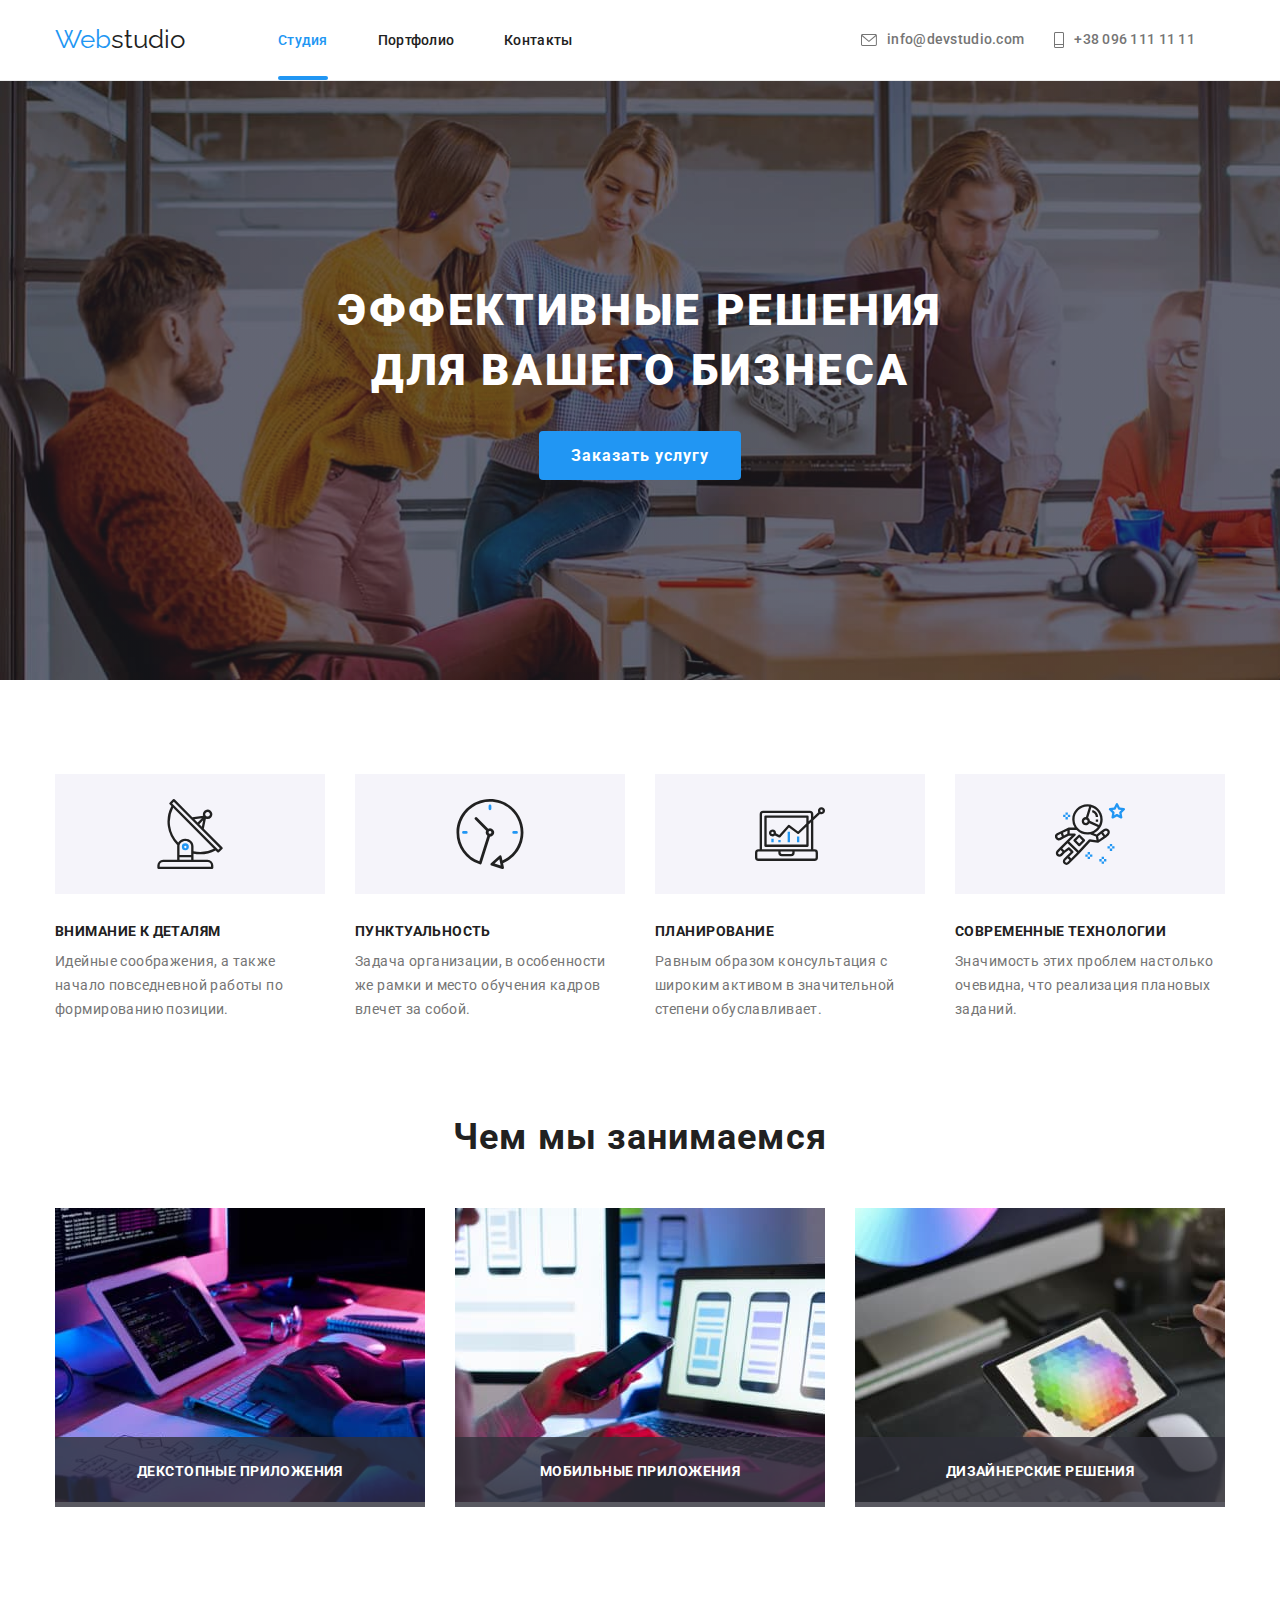
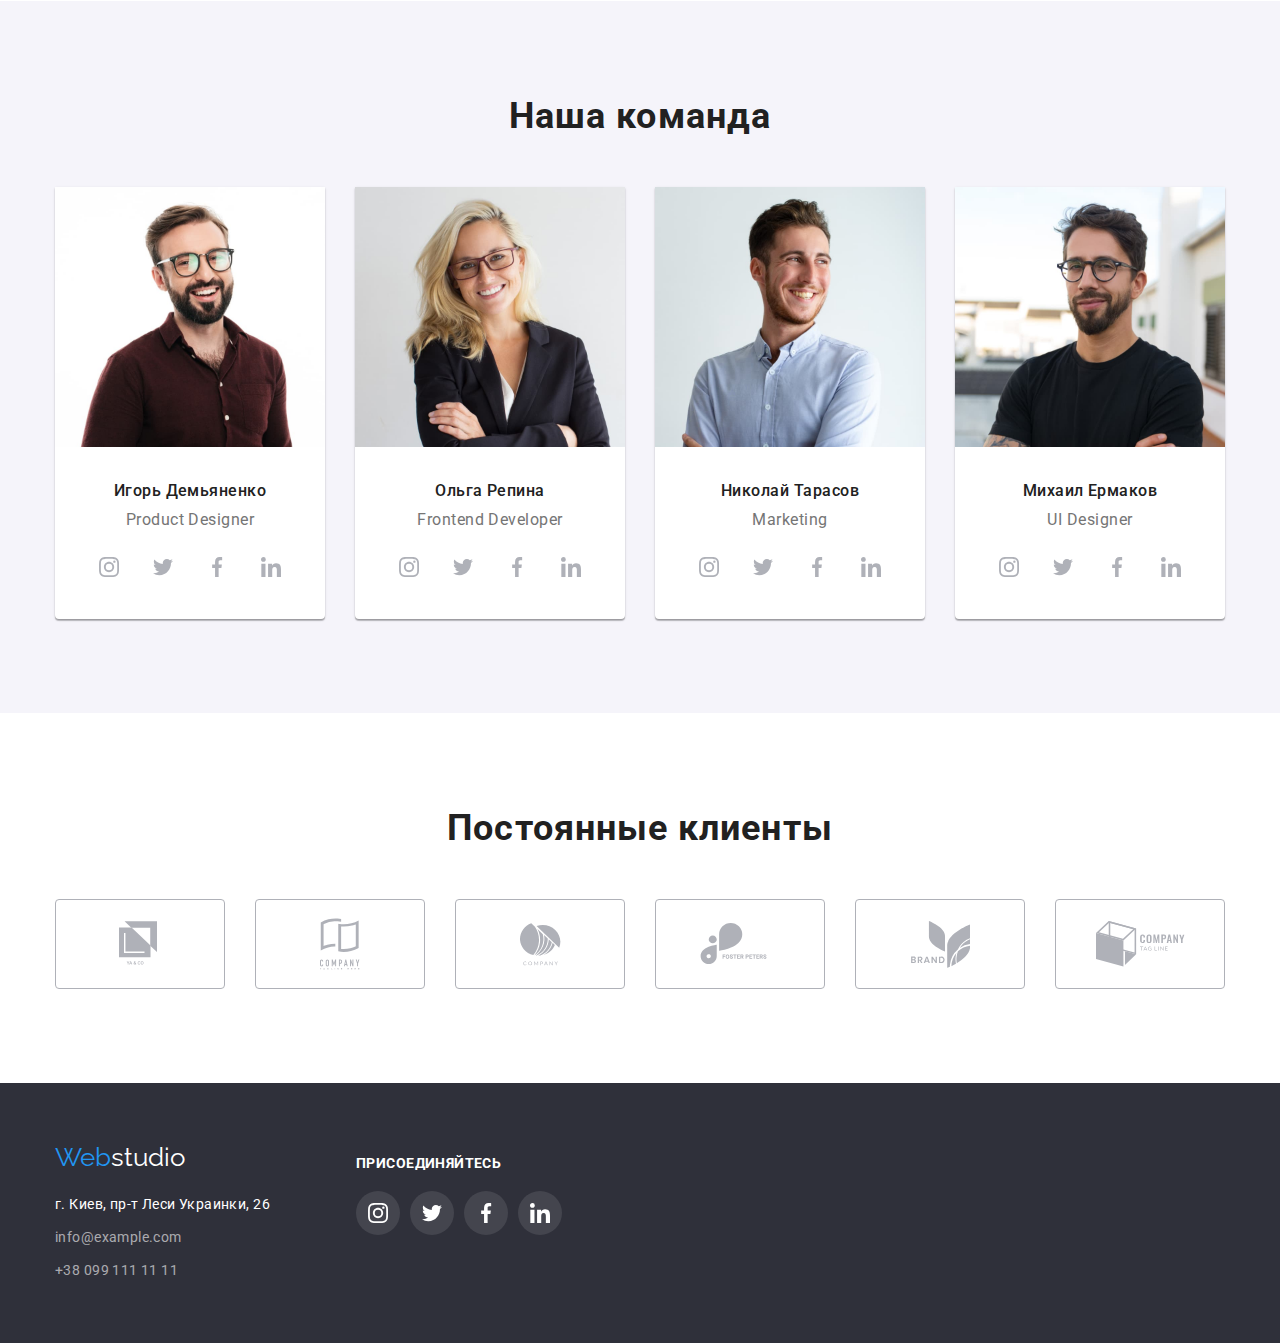
==== index.html @ a96bb488 "Изначальные файлы" ====
<!DOCTYPE html>
<html lang="ru">
  <!-- Ветка для учителя -->

  <head>
    <meta charset="UTF-8" />
    <meta name="viewport" content="width=device-width, initial-scale=1.0" />
    <title>Студия</title>
    <!-- <link
      rel="stylesheet"
      href="https://cdnjs.cloudflare.com/ajax/libs/modern-normalize/1.0.0/modern-normalize.min.css"
    /> -->
    <link rel="preconnect" href="https://fonts.gstatic.com" />
    <link
      href="https://fonts.googleapis.com/css2?family=Raleway:wght@700&family=Roboto:wght@400;500;700;900&display=swap"
      rel="stylesheet"
    />
    <link rel="stylesheet" href="./CSS/normalize.css" />
    <link rel="stylesheet" href="./CSS/style.css" />
  </head>

  <body>
    <!--Шапка сайта-->

    <header class="header">
      <div class="container flex header-center">
        <nav class="nav-flex">
          <a lang="en" href="./index.html" class="logo link"
            ><span class="web">Web</span>studio</a
          >
          <ul class="site-nav list">
            <li class="space">
              <a href="./index.html" class="link current link-push-line"
                >Студия</a
              >
            </li>
            <li class="space">
              <a href="./portfolio.html" class="link">Портфолио</a>
            </li>
            <li class="space">
              <a href="" class="link">Контакты</a>
            </li>
          </ul>
        </nav>

        <ul class="contacts list">
          <li>
            <a href="mailto:info@devstudio.com" class="link"
              ><svg class="icon-contacts" width="16" height="12">
                <use href="./images/svg/sprite.svg#icon-envelope"></use>
              </svg>
              info@devstudio.com</a
            >
          </li>
          <li>
            <a href="tel:+380961111111" class="link"
              ><svg class="icon-contacts" width="10" height="16">
                <use href="./images/svg/sprite.svg#icon-phone"></use>
              </svg>
              +38 096 111 11 11</a
            >
          </li>
        </ul>
      </div>
    </header>
    <!--Основной уникальный контент-->
    <main>
      <section class="banner">
        <div class="banner-center">
          <h1 class="tagline">Эффективные решения для вашего бизнеса</h1>
          <a href="#" class="order link" data-modal-open>Заказать услугу</a>
        </div>
      </section>

      <!--Наши преимущества-->
      <section class="container section-padding">
        <h2 hidden>Наши преимущества</h2>
        <ul class="advantages list flex">
          <li class="flex-advantages">
            <div class="advantages-div">
              <svg class="advantages-svg">
                <use
                  href="./images/svg/sprite.svg#icon-advantages-antenna"
                ></use>
              </svg>
            </div>
            <h3 class="advantages-about">Внимание к деталям</h3>
            <p class="desc">
              Идейные соображения, а также начало повседневной работы по
              формированию позиции.
            </p>
          </li>
          <li class="flex-advantages">
            <div class="advantages-div">
              <svg class="advantages-svg">
                <use href="./images/svg/sprite.svg#icon-advantages-clock"></use>
              </svg>
            </div>
            <h3 class="advantages-about">Пунктуальность</h3>
            <p class="desc">
              Задача организации, в особенности же рамки и место обучения кадров
              влечет за собой.
            </p>
          </li>
          <li class="flex-advantages">
            <div class="advantages-div">
              <svg class="advantages-svg">
                <use
                  href="./images/svg/sprite.svg#icon-advantages-diagram"
                ></use>
              </svg>
            </div>
            <h3 class="advantages-about">Планирование</h3>
            <p class="desc">
              Равным образом консультация с широким активом в значительной
              степени обуславливает.
            </p>
          </li>
          <li class="flex-advantages">
            <div class="advantages-div">
              <svg class="advantages-svg">
                <use
                  href="./images/svg/sprite.svg#icon-advantages-astronaut"
                ></use>
              </svg>
            </div>
            <h3 class="advantages-about">Современные технологии</h3>
            <p class="desc">
              Значимость этих проблем настолько очевидна, что реализация
              плановых заданий.
            </p>
          </li>
        </ul>
      </section>
      <!--Чем мы занимаемся-->
      <section class="container section-whatwedo">
        <h2 class="heading">Чем мы занимаемся</h2>
        <ul class="list flex">
          <li class="whatwedo-list">
            <a href=""
              ><img
                src="./images/keyboards.jpg"
                alt="Печатает на клавиатуре"
                width="370"
            /></a>
            <div class="whatwedo-name">Декстопные приложения</div>
          </li>
          <li class="whatwedo-list">
            <a href=""
              ><img
                src="./images/lookatthephone.jpg"
                alt="Смотрит на телефон и на экран"
                width="370"
            /></a>
            <div class="whatwedo-name">Мобильные приложения</div>
          </li>
          <li class="whatwedo-list">
            <a href=""
              ><img
                src="./images/lookatthepalette.jpg"
                alt="Смотрит на цветовую палитру"
                width="370"
            /></a>
            <div class="whatwedo-name">Дизайнерские решения</div>
          </li>
        </ul>
      </section>
      <!--Наши специалисты-->
      <section class="ourteam section-padding">
        <div class="container">
          <h2 class="heading">Наша команда</h2>
          <ul class="list flex">
            <li class="ourteam-back">
              <a href=""
                ><img
                  src="./images/our-team/igor.jpg"
                  alt="фото Игоря Демьяненко"
                  width="270"
              /></a>
              <h3 class="heading-team">Игорь Демьяненко</h3>
              <p class="desc">Product Designer</p>
              <ul class="flex list icon-ul">
                <li class="icon-list">
                  <a class="icon-social-list" href="" alt="Иконка Инстаграм">
                    <svg class="icon-social">
                      <use href="./images/svg/sprite.svg#icon-instagram"></use>
                    </svg>
                  </a>
                </li>
                <li>
                  <a class="icon-social-list" href="" alt="Иконка Твиттер">
                    <svg class="icon-social">
                      <use href="./images/svg/sprite.svg#icon-twitter"></use>
                    </svg>
                  </a>
                </li>
                <li>
                  <a class="icon-social-list" href="" alt="Иконка Фейсбук">
                    <svg class="icon-social">
                      <use href="./images/svg/sprite.svg#icon-facebook"></use>
                    </svg>
                  </a>
                </li>
                <li>
                  <a class="icon-social-list" href="" alt="Иконка Линкедин">
                    <svg class="icon-social">
                      <use href="./images/svg/sprite.svg#icon-linkedin"></use>
                    </svg>
                  </a>
                </li>
              </ul>
            </li>
            <li class="ourteam-back">
              <a href=""
                ><img
                  src="./images/our-team/olga.jpg"
                  alt="фото Ольги Репиной"
                  width="270"
              /></a>
              <h3 class="heading-team">Ольга Репина</h3>
              <p class="desc">Frontend Developer</p>
              <ul class="flex list icon-ul">
                <li class="icon-list">
                  <a class="icon-social-list" href="" alt="Иконка Инстаграм">
                    <svg class="icon-social">
                      <use href="./images/svg/sprite.svg#icon-instagram"></use>
                    </svg>
                  </a>
                </li>
                <li>
                  <a class="icon-social-list" href="" alt="Иконка Твиттер">
                    <svg class="icon-social">
                      <use href="./images/svg/sprite.svg#icon-twitter"></use>
                    </svg>
                  </a>
                </li>
                <li>
                  <a class="icon-social-list" href="" alt="Иконка Фейсбук">
                    <svg class="icon-social">
                      <use href="./images/svg/sprite.svg#icon-facebook"></use>
                    </svg>
                  </a>
                </li>
                <li>
                  <a class="icon-social-list" href="" alt="Иконка Линкедин">
                    <svg class="icon-social">
                      <use href="./images/svg/sprite.svg#icon-linkedin"></use>
                    </svg>
                  </a>
                </li>
              </ul>
            </li>
            <li class="ourteam-back">
              <a href=""
                ><img
                  src="./images/our-team/nikolay.jpg"
                  alt="фото Николая Тарасова"
                  width="270"
              /></a>
              <h3 class="heading-team">Николай Тарасов</h3>
              <p class="desc">Marketing</p>
              <ul class="flex list icon-ul">
                <li>
                  <a class="icon-social-list" href="" alt="Иконка Инстаграм">
                    <svg class="icon-social">
                      <use href="./images/svg/sprite.svg#icon-instagram"></use>
                    </svg>
                  </a>
                </li>
                <li>
                  <a class="icon-social-list" href="" alt="Иконка Твиттер">
                    <svg class="icon-social">
                      <use href="./images/svg/sprite.svg#icon-twitter"></use>
                    </svg>
                  </a>
                </li>
                <li>
                  <a class="icon-social-list" href="" alt="Иконка Фейсбук">
                    <svg class="icon-social">
                      <use href="./images/svg/sprite.svg#icon-facebook"></use>
                    </svg>
                  </a>
                </li>
                <li>
                  <a class="icon-social-list" href="" alt="Иконка Линкедин">
                    <svg class="icon-social">
                      <use href="./images/svg/sprite.svg#icon-linkedin"></use>
                    </svg>
                  </a>
                </li>
              </ul>
            </li>
            <li class="ourteam-back">
              <a href=""
                ><img
                  src="./images/our-team/mickael.jpg"
                  alt="фото Михаила Ермакова"
                  width="270"
              /></a>
              <h3 class="heading-team">Михаил Ермаков</h3>
              <p class="desc">UI Designer</p>
              <ul class="flex list icon-ul">
                <li class="icon-list">
                  <a class="icon-social-list" href="" alt="Иконка Инстаграм">
                    <svg class="icon-social">
                      <use href="./images/svg/sprite.svg#icon-instagram"></use>
                    </svg>
                  </a>
                </li>
                <li>
                  <a class="icon-social-list" href="" alt="Иконка Твиттер">
                    <svg class="icon-social">
                      <use href="./images/svg/sprite.svg#icon-twitter"></use>
                    </svg>
                  </a>
                </li>
                <li>
                  <a class="icon-social-list" href="" alt="Иконка Фейсбук">
                    <svg class="icon-social">
                      <use href="./images/svg/sprite.svg#icon-facebook"></use>
                    </svg>
                  </a>
                </li>
                <li>
                  <a class="icon-social-list" href="" alt="Иконка Линкедин">
                    <svg class="icon-social">
                      <use href="./images/svg/sprite.svg#icon-linkedin"></use>
                    </svg>
                  </a>
                </li>
              </ul>
            </li>
          </ul>
        </div>
      </section>
      <!-- Постоянные клиенты -->
      <section class="section-padding">
        <div class="container">
          <h2 class="heading">Постоянные клиенты</h2>
          <ul class="list flex">
            <li>
              <a class="logo-container" href="">
                <svg class="icon-logo" width="42px" height="49px">
                  <use href="./images/svg/sprite.svg#icon-logo-one"></use>
                </svg>
              </a>
            </li>
            <li>
              <a class="logo-container" href="">
                <svg class="icon-logo" width="40px" height="52px">
                  <use href="./images/svg/sprite.svg#icon-logo-two"></use>
                </svg>
              </a>
            </li>

            <li>
              <a class="logo-container" href="">
                <svg class="icon-logo" width="41px" height="43px">
                  <use href="./images/svg/sprite.svg#icon-logo-three"></use>
                </svg>
              </a>
            </li>
            <li>
              <a class="logo-container" href="">
                <svg class="icon-logo" width="80px" height="42px">
                  <use href="./images/svg/sprite.svg#icon-logo-four"></use>
                </svg>
              </a>
            </li>
            <li>
              <a class="logo-container" href="">
                <svg class="icon-logo" width="59px" height="47px">
                  <use href="./images/svg/sprite.svg#icon-logo-five"></use>
                </svg>
              </a>
            </li>
            <li>
              <a class="logo-container" href="">
                <svg class="icon-logo" width="89px" height="46px">
                  <use href="./images/svg/sprite.svg#icon-logo-six"></use>
                </svg>
              </a>
            </li>
          </ul>
        </div>
      </section>
    </main>
    <footer class="footer">
      <div class="container footer-flex">
        <div>
          <a lang="en" href="./index.html" class="logo link"
            ><span class="web">Web</span>studio</a
          >
          <address class="address">
            г. Киев, пр-т Леси Украинки, 26
            <a href="mailto:info@example.com" class="link">info@example.com</a>
            <a href="tel:+380991111111" class="link">+38 099 111 11 11</a>
          </address>
        </div>
        <div class="footer-margin">
          <p class="footer-p">присоединяйтесь</p>
          <ul class="flex list">
            <li class="footer-space-icon">
              <a class="icon-footer-list" href="" alt="Иконка Инстаграм">
                <svg class="icon-social">
                  <use href="./images/svg/sprite.svg#icon-instagram"></use>
                </svg>
              </a>
            </li>
            <li class="footer-space-icon">
              <a class="icon-footer-list" href="" alt="Иконка Твиттер">
                <svg class="icon-social">
                  <use href="./images/svg/sprite.svg#icon-twitter"></use>
                </svg>
              </a>
            </li>
            <li class="footer-space-icon">
              <a class="icon-footer-list" href="" alt="Иконка Фейсбук">
                <svg class="icon-social">
                  <use href="./images/svg/sprite.svg#icon-facebook"></use>
                </svg>
              </a>
            </li>
            <li class="footer-space-icon">
              <a class="icon-footer-list" href="" alt="Иконка Линкедин">
                <svg class="icon-social">
                  <use href="./images/svg/sprite.svg#icon-linkedin"></use>
                </svg>
              </a>
            </li>
          </ul>
        </div>
      </div>
    </footer>
    <div class="backdrop is-hidden" data-modal>
      <div class="modal">
        <button class="modal-close-button" data-modal-close>
          <img src="./images/close.png" alt="X" class="png-close-button" />
        </button>
      </div>
    </div>
    <script src="./js/modal.js"></script>
  </body>
</html>
---- CSS/style.css ----
/* цвет текста
черный основной #212121
белый #FFFFFF
бледносерый добавочный #757575 
акцентный голубой для текста и оформления #2196F3 
цвета баннера и футера #2F303A
для кнопок и секции светло серый #F5F4FA */
/* нормалайз не дает нужного эффеккта по этому использую это html {
  box-sizing: border-box;
}
*,
*::before,
*::after {
  box-sizing: inherit;
} */

/* About all document */
html {
  box-sizing: border-box;
}
* {
  box-sizing: inherit;
  padding-inline-start: 0px;
}

:root {
  --accent-color: #2196f3;
  --main-color: #212121;
  --second-color: #757575;
  --clean-color: #ffffff;
  --dark-background: #2f303a;
  --light-background: #f5f4fa;
  --border-header: #ececec;
  --border-gallery: #eeeeee;
  --footer-link: rgba(255, 255, 255, 0.6);
  --drop-shadow: drop-shadow(0px 4px 4px rgba(0, 0, 0, 0.25));
  --icon-gray: #afb1b8;
  --ourteam-shadow: 0px 1px 3px rgba(0, 0, 0, 0.12),
    0px 1px 1px rgba(0, 0, 0, 0.14), 0px 2px 1px rgba(0, 0, 0, 0.2);
  --footer-icons: rgba(255, 255, 255, 0.1);
  --modal-shadow: 0px 1px 3px rgba(0, 0, 0, 0.12),
    0px 1px 1px rgba(0, 0, 0, 0.14), 0px 2px 1px rgba(0, 0, 0, 0.2);
  --modal-back: rgba(0, 0, 0, 0.2);
  --whatwedo-overlay: rgba(47, 48, 58, 0.8);
  --gallery-overlay: rgba(33, 150, 243, 0.9);

  --timing-function: cubic-bezier(0.4, 0, 0.2, 1);
  --time-duration: 250ms;
}

body {
  background-color: var(--clean-color);
  color: var(--main-color);
  font-family: 'Roboto', sans-serif;
  font-style: normal;
  font-weight: normal;
}

/* ширина общего контента */
.container {
  margin-left: auto;
  margin-right: auto;
  width: 1200px;
  padding-left: 15px;
  padding-right: 15px;
}
.flex {
  display: flex;
  justify-content: space-between;
}

.wrap {
  flex-wrap: wrap;
}
.web {
  color: var(--accent-color);
}

.list {
  list-style: none;
  margin: 0px;
}

/* Header */
.header {
  padding: 25px 0px;
  border-bottom: 1px solid var(--border-header);
}

.header-center {
  align-items: center;
}

.logo {
  color: var(--main-color);
  font-family: 'Raleway', sans-serif;
  font-size: 26px;
}

.contacts .link,
.contacts .link:visited {
  color: var(--second-color);
  font-weight: 500;
  font-size: 14px;
  line-height: 1.14;
  letter-spacing: 0.02em;
  margin-right: 30px;
  display: flex;
  align-items: center;
  /* 
  transition-property: color;
  transition-duration: 250ms;
  transition-timing-function: var(--timing-function); */
  transition: color var(--time-duration) var(--timing-function);
}
.contacts:last-child {
  margin-right: 0;
}
.icon-contacts {
  margin-right: 10px;
}

.space:not(:last-child) {
  margin-right: 50px;
}

.contacts {
  display: flex;
}

.nav-flex {
  display: flex;
  align-items: center;
}

.site-nav {
  margin-left: 93px;
  display: flex;
}

.site-nav .link,
.site-nav .link:visited {
  color: var(--main-color);
  font-weight: 500;
  font-size: 14px;
  line-height: 1.14;
  letter-spacing: 0.02em;

  /* transition-property: color;
  transition-duration: 250ms;
  transition-timing-function: var(--timing-function); */
  transition: color var(--time-duration) var(--timing-function);
}

.site-nav .link:hover,
.site-nav .link:focus,
.contacts .link:hover,
.contacts .link:focus {
  color: var(--accent-color);
}

.site-nav .link.current {
  color: var(--accent-color);
}

/* link hover line */
.link-push-line {
  position: relative;
}

.link-push-line::before {
  content: '';
  position: absolute;
  bottom: -32px;
  width: 100%;
  height: 4px;
  background-color: var(--accent-color);
  border-radius: 2px;
}

/* section banner */
.tagline {
  font-weight: 900;
  font-size: 44px;
  line-height: 1.36;
  text-align: center;
  letter-spacing: 0.06em;
  text-transform: uppercase;
  color: var(--clean-color);
  width: 696px;
  margin: 0 auto;
}

.banner-center {
  text-align: center;
}

.banner {
  padding: 200px 0px;
  background-color: var(--dark-background);
  background-image: linear-gradient(
      to top,
      rgba(47, 48, 58, 0.4),
      rgba(47, 48, 58, 0.4)
    ),
    url(../images/bg-our-office.jpg);
  background-size: cover;
}

.order {
  color: var(--clean-color);
  background-color: var(--accent-color);
  font-weight: bold;
  font-size: 16px;
  line-height: 1.87;
  text-align: center;
  letter-spacing: 0.06em;
  display: inline-block;
  border-radius: 4px;
  padding: 10px 32px;
  margin-top: 30px;
  box-shadow: var(--drop-shadow);
}

/* most sections */
.section-padding {
  padding: 94px 15px;
}

/* section our advantages */
.advantages .advantages-about {
  font-weight: bold;
  font-size: 14px;
  line-height: 1.14;
  letter-spacing: 0.03em;
  text-transform: uppercase;
  margin: 0px 0px 10px 0px;
}

.advantages .desc {
  font-size: 14px;
  line-height: 1.71;
  letter-spacing: 0.03em;
  margin: 0px;
}

.flex-advantages {
  width: 270px;
}

.advantages-div {
  display: flex;
  background-color: var(--light-background);
  height: 120px;
  margin-bottom: 30px;
  align-items: center;
  justify-content: center;
}
.advantages-svg {
  width: 70px;
  height: 70px;
}
/* section what we do */
.section-whatwedo {
  padding-bottom: 94px;
}
.whatwedo-list {
  position: relative;
}
.whatwedo-name {
  position: absolute;
  bottom: 0;
  width: 100%;

  font-weight: bold;
  font-size: 14px;
  line-height: 1.14;
  letter-spacing: 0.03em;

  text-align: center;
  text-transform: uppercase;
  color: var(--clean-color);
  background: var(--whatwedo-overlay);
  padding-top: 27px;
  padding-bottom: 27px;
}
/* section our team */
.ourteam {
  background-color: var(--light-background);
}

.ourteam .heading-team {
  font-weight: 500;
  font-size: 16px;
  line-height: 1.19;
  text-align: center;
  letter-spacing: 0.03em;
  margin: 30px 0px 10px 0px;
}

.ourteam .desc {
  font-size: 16px;
  line-height: 1.19;
  text-align: center;
  letter-spacing: 0.03em;
  margin: 0px 0px 16px 0px;
}

.ourteam-back,
.ourteam-back:visited {
  background-color: var(--clean-color);
  width: 270px;
  /* в макете стоит три тени - это немного странно - они действуют одновременно?зачем так? */
  box-shadow: var(--ourteam-shadow);
  border-radius: 0px 0px 4px 4px;
  cursor: pointer;

  /* transition-property: filter;
  transition-duration: 250ms;
  transition-timing-function: var(--timing-function); */
  transition: filter var(--time-duration) var(--timing-function);
}

.ourteam-back:hover,
.ourteam-back:focus {
  filter: var(--drop-shadow);
}

.icon-ul {
  padding: 0 32px 30px 32px;
}

.icon-social-list,
.icon-social-list:visited {
  width: 44px;
  height: 44px;
  display: flex;
  justify-content: center;
  align-items: center;
  fill: var(--icon-gray);
  border-radius: 50%;

  /* transition-property: background-color, fill;
  transition-duration: 250ms;
  transition-timing-function: var(--timing-function); */
  transition: background-color var(--time-duration) var(--timing-function),
    fill var(--time-duration) var(--timing-function);
}
.icon-social-list:hover,
.icon-social-list:focus {
  border-radius: 50%;
  background-color: var(--accent-color);
  fill: var(--clean-color);
}
.icon-social {
  width: 20px;
  height: 20px;
}
/* other */
.heading {
  font-weight: bold;
  font-size: 36px;
  line-height: 1.17;
  text-align: center;
  letter-spacing: 0.03em;
  margin: 0px 0px 50px 0px;
}

.desc {
  color: var(--second-color);
}

.link {
  text-decoration: none;
}

/* section gallery */
.gallery {
  padding-bottom: 64px;
}
.flex-gallery {
  display: flex;
}
.gallery .heading-gallery {
  font-weight: bold;
  font-size: 18px;
  line-height: 2;
  letter-spacing: 0.06em;
  padding: 20px 24px 4px 24px;
  margin: 0px;
}

.gallery .desc {
  font-size: 16px;
  line-height: 1.88;
  letter-spacing: 0.03em;
  padding: 0px 24px;
  padding-bottom: 20px;
  margin: 0px;
}

.gallery-back,
.gallery-back:visited {
  width: 370px;
  margin-bottom: 30px;
  margin-right: 30px;
  cursor: pointer;

  /* transition-property: background-color, filter;
  transition-duration: 250ms;
  transition-timing-function: var(--timing-function); */
  transition: background-color var(--time-duration) var(--timing-function),
    filter var(--time-duration) var(--timing-function);
}

.gallery-back:hover,
.gallery-back:focus {
  background-color: var(--clean-color);
  filter: var(--drop-shadow);
}
.gallery-back:nth-child(3n) {
  margin-right: 0px;
}
.bordering {
  border-bottom: 1px solid var(--border-gallery);
  border-right: 1px solid var(--border-gallery);
  border-left: 1px solid var(--border-gallery);
}
.img-gallery {
  display: block;
}
/* gallery overlay */
.main-img-gallery {
  position: relative;
  overflow: hidden;
}
/* .overlay-gallery {
  position: absolute;
  top: 0;
  left: 0;

  width: 100%;
  height: 100%;
  padding: 63px 24px;

  font-size: 18px;
  line-height: 1.56;
  letter-spacing: 0.03em;
  color: var(--clean-color);
  background-color: var(--gallery-overlay);

  transform: translateY(100%);
  transition: transform var(--time-duration) var(--timing-function);
}
.main-img-gallery:hover .overlay-gallery {
  transform: translateY(0px);
} */
.overlay-gallery {
  position: absolute;
  width: 100%;
  height: 100%;
  padding: 63px 24px;
  bottom: -100%;
  /* зачем использовать боттом, если и без него так же работает? в чем его функция? */
  font-size: 18px;
  line-height: 1.56;
  letter-spacing: 0.03em;
  color: var(--clean-color);
  background-color: var(--gallery-overlay);

  transition: transform var(--time-duration) var(--timing-function);
}
.main-img-gallery:hover .overlay-gallery {
  transform: translateY(-100%);
}
/* buttons */
.button {
  color: var(--main-color);
  background-color: var(--light-background);
  font-weight: 500;
  font-size: 16px;
  line-height: 1.62;
  text-align: center;
  letter-spacing: 0.03em;

  display: inline-block;
  padding: 6px 22px;
  border-radius: 4px;
  border: none;
  margin-bottom: 50px;
  cursor: pointer;
  outline: none;

  /* transition-property: color, background-color, filter;
  transition-duration: 250ms;
  transition-timing-function: var(--timing-function); */
  transition: color var(--time-duration) var(--timing-function),
    background-color var(--time-duration) var(--timing-function),
    filter var(--time-duration) var(--timing-function);
}

.button:hover,
.button:focus {
  color: var(--clean-color);
  background-color: var(--accent-color);
  filter: var(--drop-shadow);
}

.flex-button {
  display: flex;
  justify-content: center;
}

.space-button:not(:last-child) {
  margin-right: 8px;
}
/* section our clients */
.logo-container,
.logo-container:visited {
  display: flex;
  align-items: center;
  justify-content: center;
  width: 170px;
  height: 90px;
  border: 1px solid var(--icon-gray);
  border-radius: 4px;
  fill: var(--icon-gray);

  /* transition-property: fill, border-color;
  transition-duration: 250ms;
  transition-timing-function: var(--timing-function); */
  transition: fill var(--time-duration) var(--timing-function),
    border-color var(--time-duration) var(--timing-function);
}
.logo-container:hover,
.logo-container:focus {
  fill: var(--accent-color);
  border-color: var(--accent-color);
}
/* footer */
.footer {
  background-color: var(--dark-background);
  padding: 60px 0px;
}

.footer .link {
  color: var(--clean-color);
}

.address {
  color: var(--clean-color);
  font-style: normal;
  font-weight: normal;
  font-size: 14px;
  line-height: 1.71;
  letter-spacing: 0.03em;
  width: 231px;
  margin-top: 20px;
}

.address .link,
.address .link:visited {
  color: var(--footer-link);
  display: inline-block;
  margin-top: 9px;
}
.icon-footer-list,
.icon-footer-list:visited {
  width: 44px;
  height: 44px;
  display: flex;
  justify-content: center;
  align-items: center;
  fill: var(--clean-color);
  background-color: var(--footer-icons);
  border-radius: 50%;

  /* transition-property: background-color;
  transition-duration: 250ms;
  transition-timing-function: var(--timing-function); */
  transition: background-color var(--time-duration) var(--timing-function);
}
.icon-footer-list:hover,
.icon-footer-list:focus {
  background-color: var(--accent-color);
}
.footer-p {
  font-family: Roboto, sans-serif;
  font-style: normal;
  font-weight: bold;
  font-size: 14px;
  line-height: 16px;
  letter-spacing: 0.03em;
  text-transform: uppercase;
  color: var(--clean-color);
  margin-bottom: 20px;
  margin-top: 12px;
}

.footer-space-icon {
  margin-right: 10px;
}

.footer-space-icon:last-child {
  margin-right: 0;
}
.footer-flex {
  display: flex;
}
.footer-margin {
  margin-left: 70px;
}
/* Modal window */
.backdrop {
  position: fixed;
  top: 0;
  left: 0;

  width: 100%;
  height: 100%;

  background-color: var(--modal-back);

  opacity: 1;
  transition: opacity var(--time-duration) var(--timing-function);
}
.backdrop.is-hidden {
  opacity: 0;
  pointer-events: none;
  visibility: hidden;
}
.backdrop.is-hidden .modal {
  transform: translate(-50%, -100%) scale(0.7);
}
.modal {
  position: absolute;
  top: 50%;
  left: 50%;

  transform: translate(-50%, -50%) scale(1);
  transition: transform 250ms var(--timing-function);

  width: 528px;
  height: 581px;

  background-color: var(--clean-color);
  border-radius: 4px;
  box-shadow: var(--modal-shadow);
}
.modal-close-button {
  position: absolute;
  top: 8px;
  right: 8px;

  border: none;
  background-color: transparent;
  box-shadow: none;
  padding: 0;
  outline: none;
}
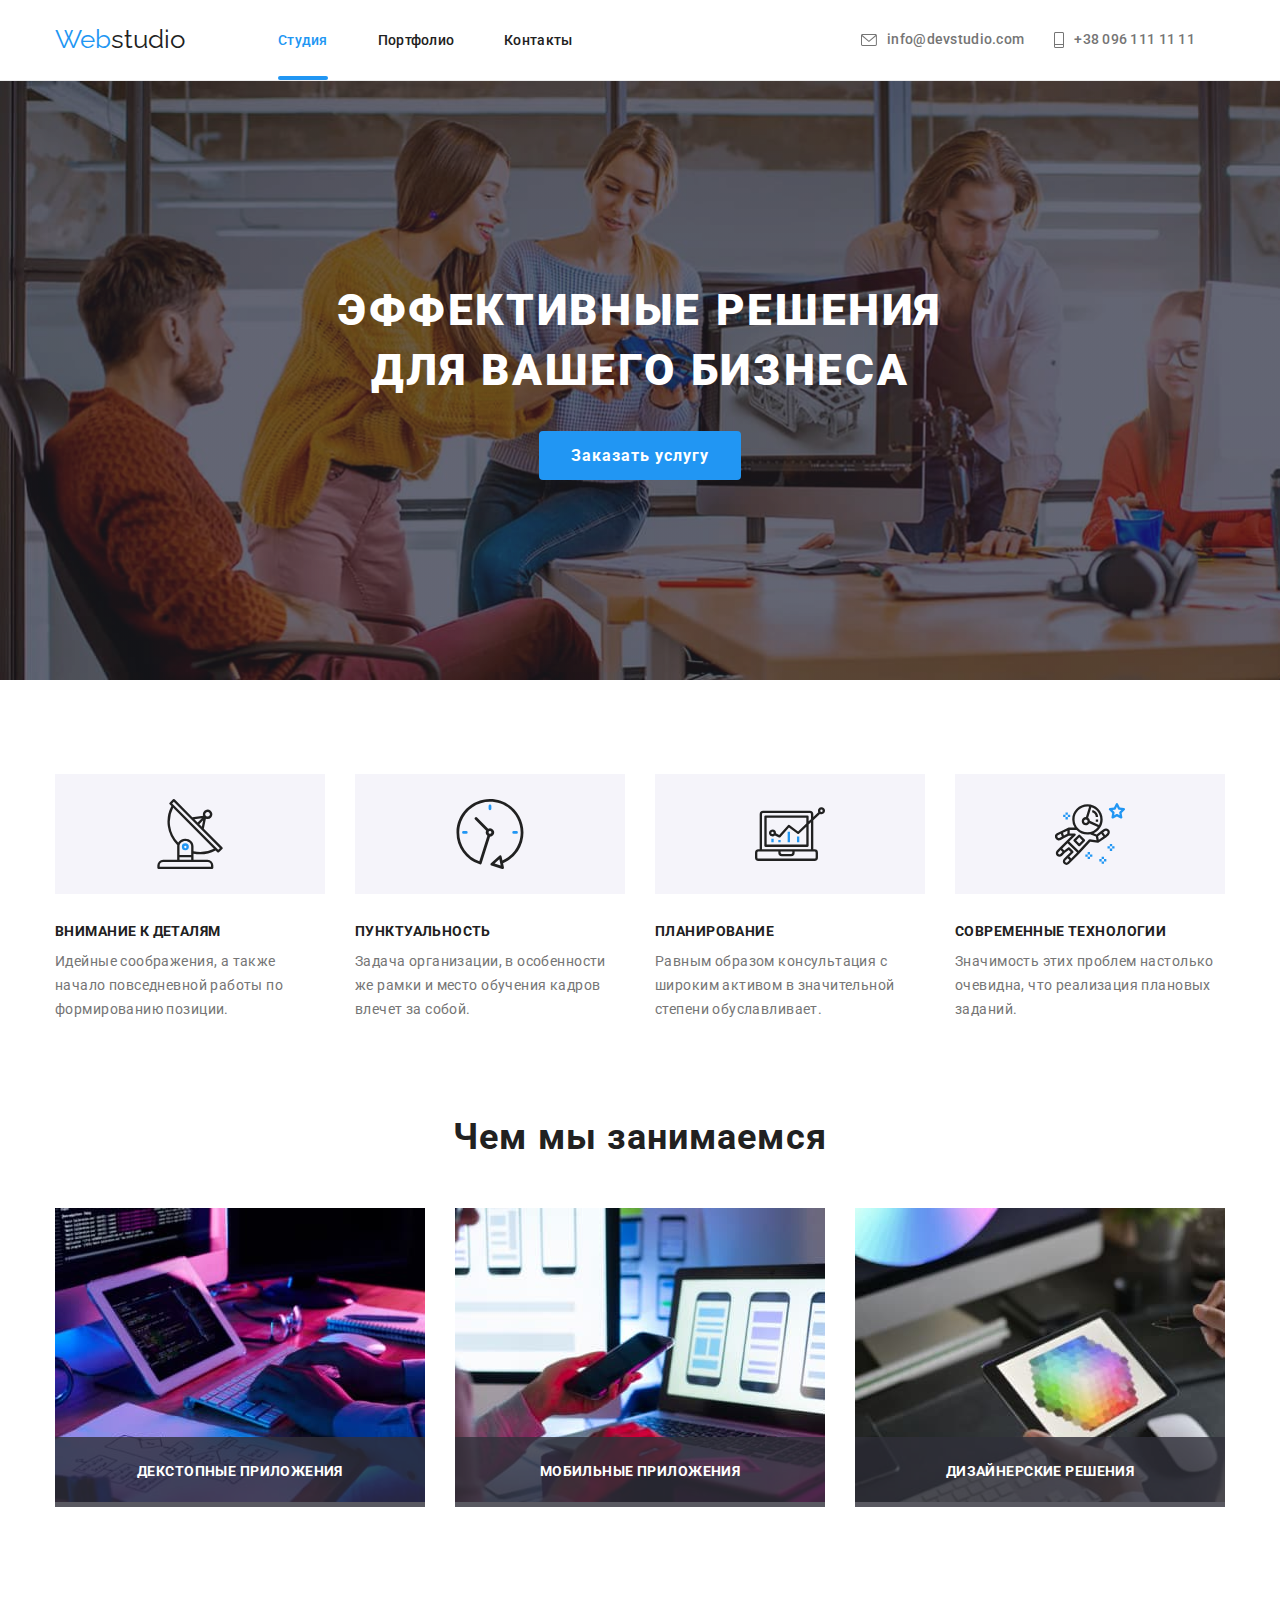
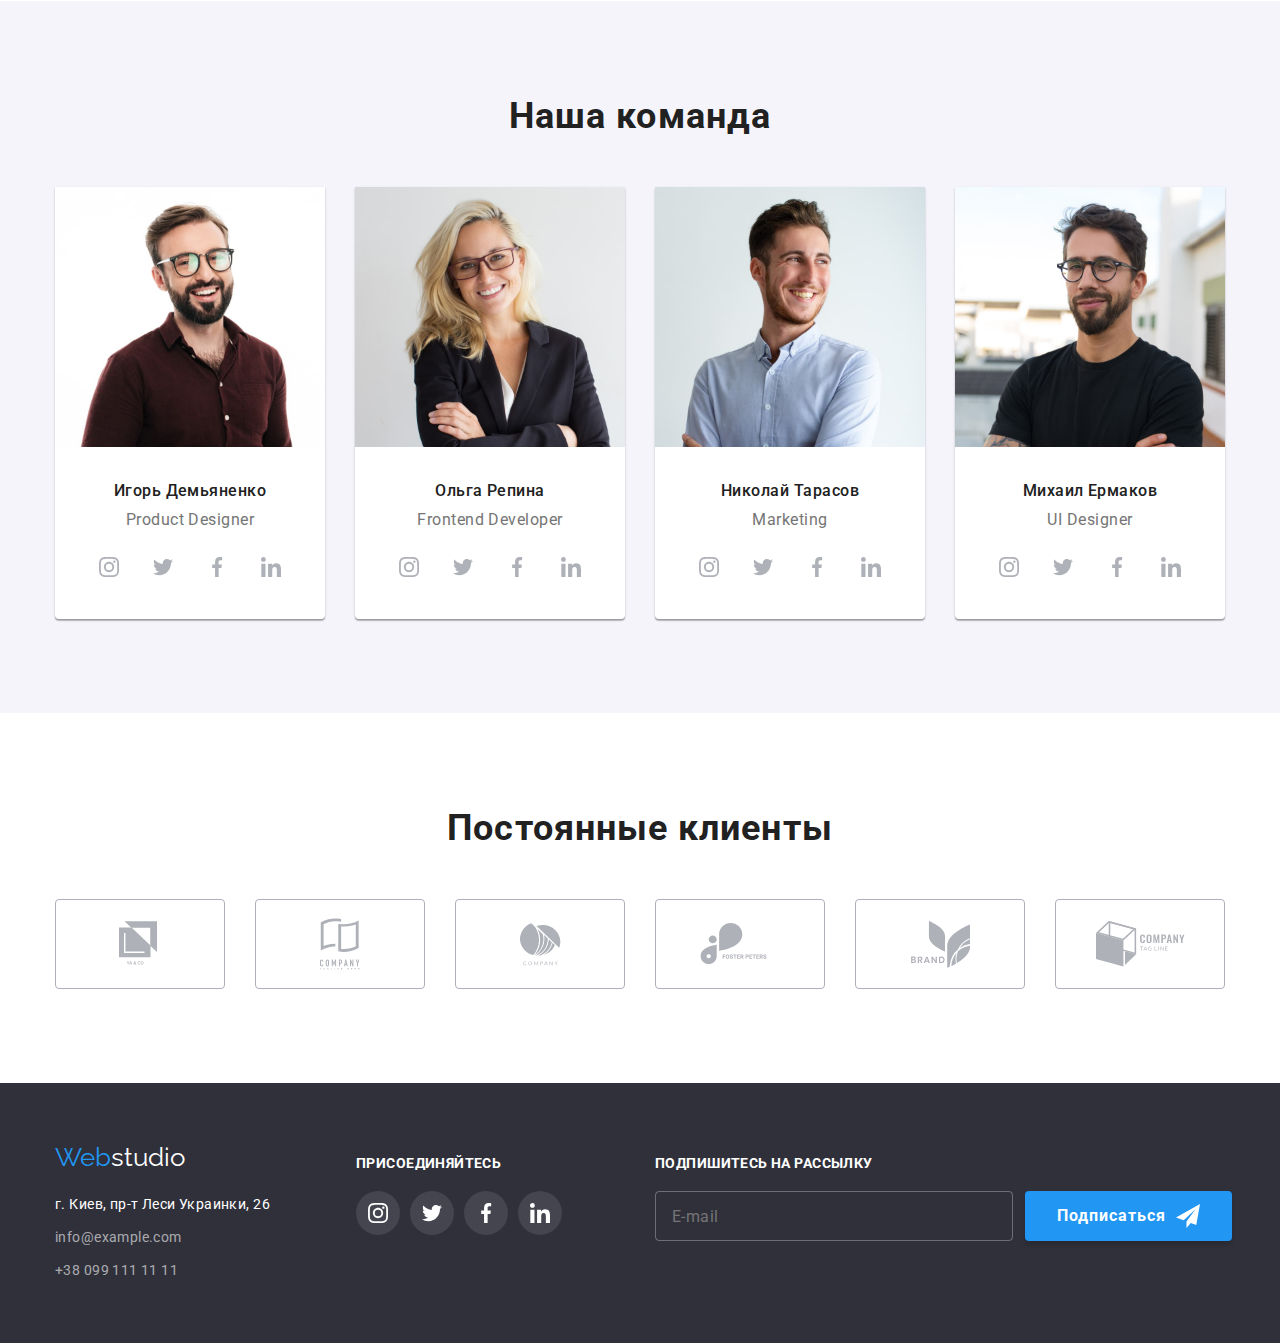
==== commit 34cdfba4: "Cделала форму в футере" ====
--- a/index.html
+++ b/index.html
@@ -430,13 +430,60 @@
             </li>
           </ul>
         </div>
+        <!-- Форма в футере -->
+        <div class="footer-form-wrapper">
+          <p class="footer-p">Подпишитесь на рассылку</p>
+          <form class="footer-form">
+            <input
+              class="footer-input"
+              type="email"
+              name="mail"
+              placeholder="E-mail"
+              id="mail-footer"
+            />
+            <button class="footer-form-button" type="submit">
+              <span>Подписаться</span>
+              <svg class="icon-footer-send-form">
+                <use
+                  href="./images/svg/sprite.svg#icon-footer-send-button"
+                ></use>
+              </svg>
+            </button>
+          </form>
+        </div>
       </div>
     </footer>
+    <!-- Модалка -->
     <div class="backdrop is-hidden" data-modal>
       <div class="modal">
         <button class="modal-close-button" data-modal-close>
           <img src="./images/close.png" alt="X" class="png-close-button" />
         </button>
+        <!-- Форма в модалке -->
+        <form class="modal-form">
+          <h4>Оставьте свои данные, мы вам перезвоним</h4>
+          <label for="name">Имя</label>
+          <input type="text" name="name" id="name" pattern="[а-я А-Я]{2,}" />
+
+          <label for="phone">Телефон</label>
+          <input type="tel" name="tel" id="phone" />
+
+          <label for="mail">Почта</label>
+          <input type="email" name="mail" id="mail" />
+
+          <label for="comment">Комментарий</label>
+          <textarea
+            class="textarea-modal"
+            name="comment"
+            id="comment"
+            placeholder="Введите текст"
+          ></textarea>
+
+          <input type="checkbox" name="checkbox" id="policy" />
+          <label for="policy">Соглашаюсь с рассылкой и принимаю</label>
+          <a href="#">Условия договора</a>
+          <button type="submit">Отправить</button>
+        </form>
       </div>
     </div>
     <script src="./js/modal.js"></script>
--- a/CSS/style.css
+++ b/CSS/style.css
@@ -46,6 +46,8 @@
 
   --timing-function: cubic-bezier(0.4, 0, 0.2, 1);
   --time-duration: 250ms;
+  --footer-shadow-button: 0px 4px 4px rgba(0, 0, 0, 0.15);
+  --footer-border-input: rgba(255, 255, 255, 0.3);
 }
 
 body {
@@ -610,6 +612,51 @@
 .footer-margin {
   margin-left: 70px;
 }
+/* Footer form */
+.footer-form-wrapper {
+  margin-left: 93px;
+}
+.footer-form {
+  display: flex;
+}
+.footer-input {
+  border: 1px solid var(--footer-border-input);
+  border-radius: 4px;
+  height: 50px;
+  width: 358px;
+  margin-right: 12px;
+  outline: none;
+  background-color: transparent;
+  padding: 15px 16px;
+  font-family: Roboto;
+  font-size: 16px;
+  line-height: 1.25;
+  letter-spacing: 0.03em;
+  color: rgba(255, 255, 255, 0.6);
+}
+.footer-form-button {
+  color: var(--clean-color);
+  background-color: var(--accent-color);
+  font-family: Roboto;
+  font-weight: bold;
+  font-size: 16px;
+  line-height: 1.87;
+  text-align: center;
+  letter-spacing: 0.06em;
+  display: flex;
+  border: none;
+  border-radius: 4px;
+  outline: none;
+  padding: 10px 32px;
+  box-shadow: var(--footer-shadow-button);
+  cursor: pointer;
+  align-items: center;
+}
+.icon-footer-send-form {
+  width: 24px;
+  height: 24px;
+  margin-left: 10px;
+}
 /* Modal window */
 .backdrop {
   position: fixed;
@@ -658,3 +705,10 @@
   padding: 0;
   outline: none;
 }
+/* form */
+.modal-form {
+  padding: 40px;
+}
+.textarea-modal {
+  resize: none;
+}
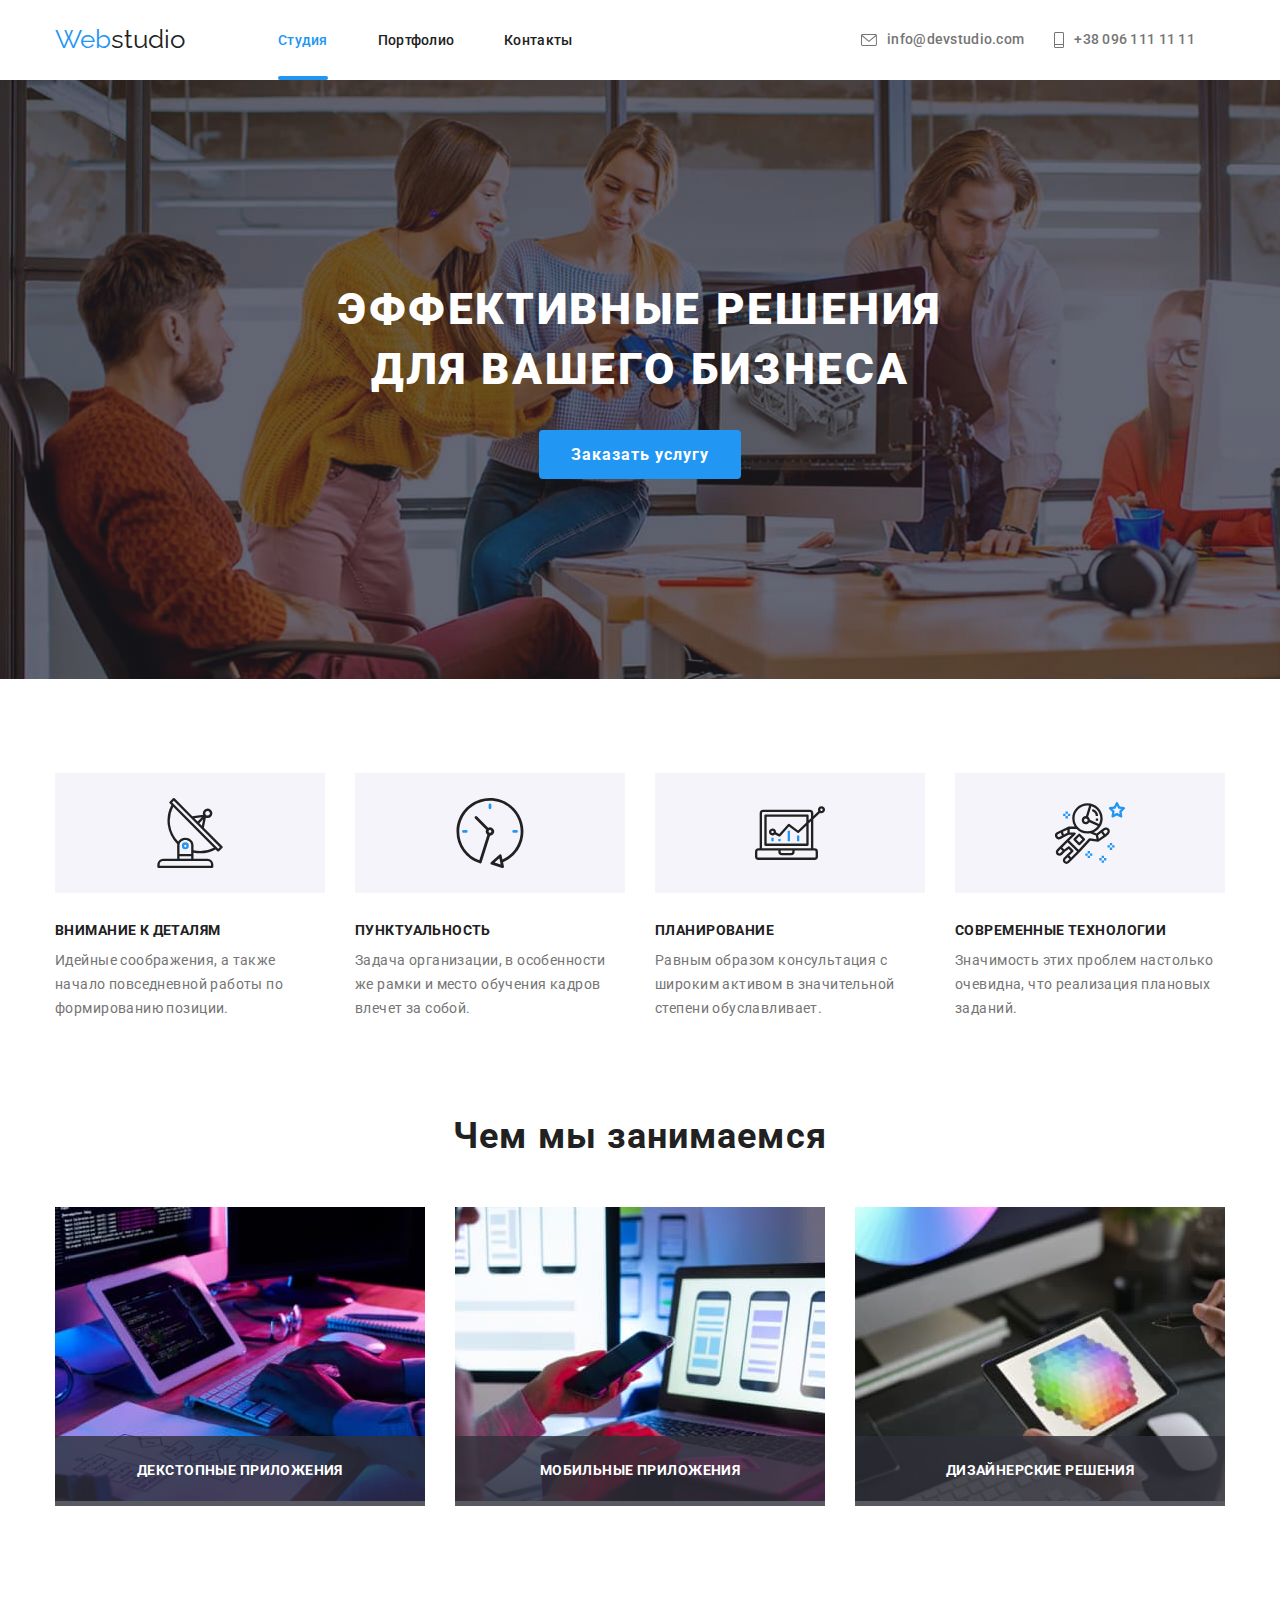
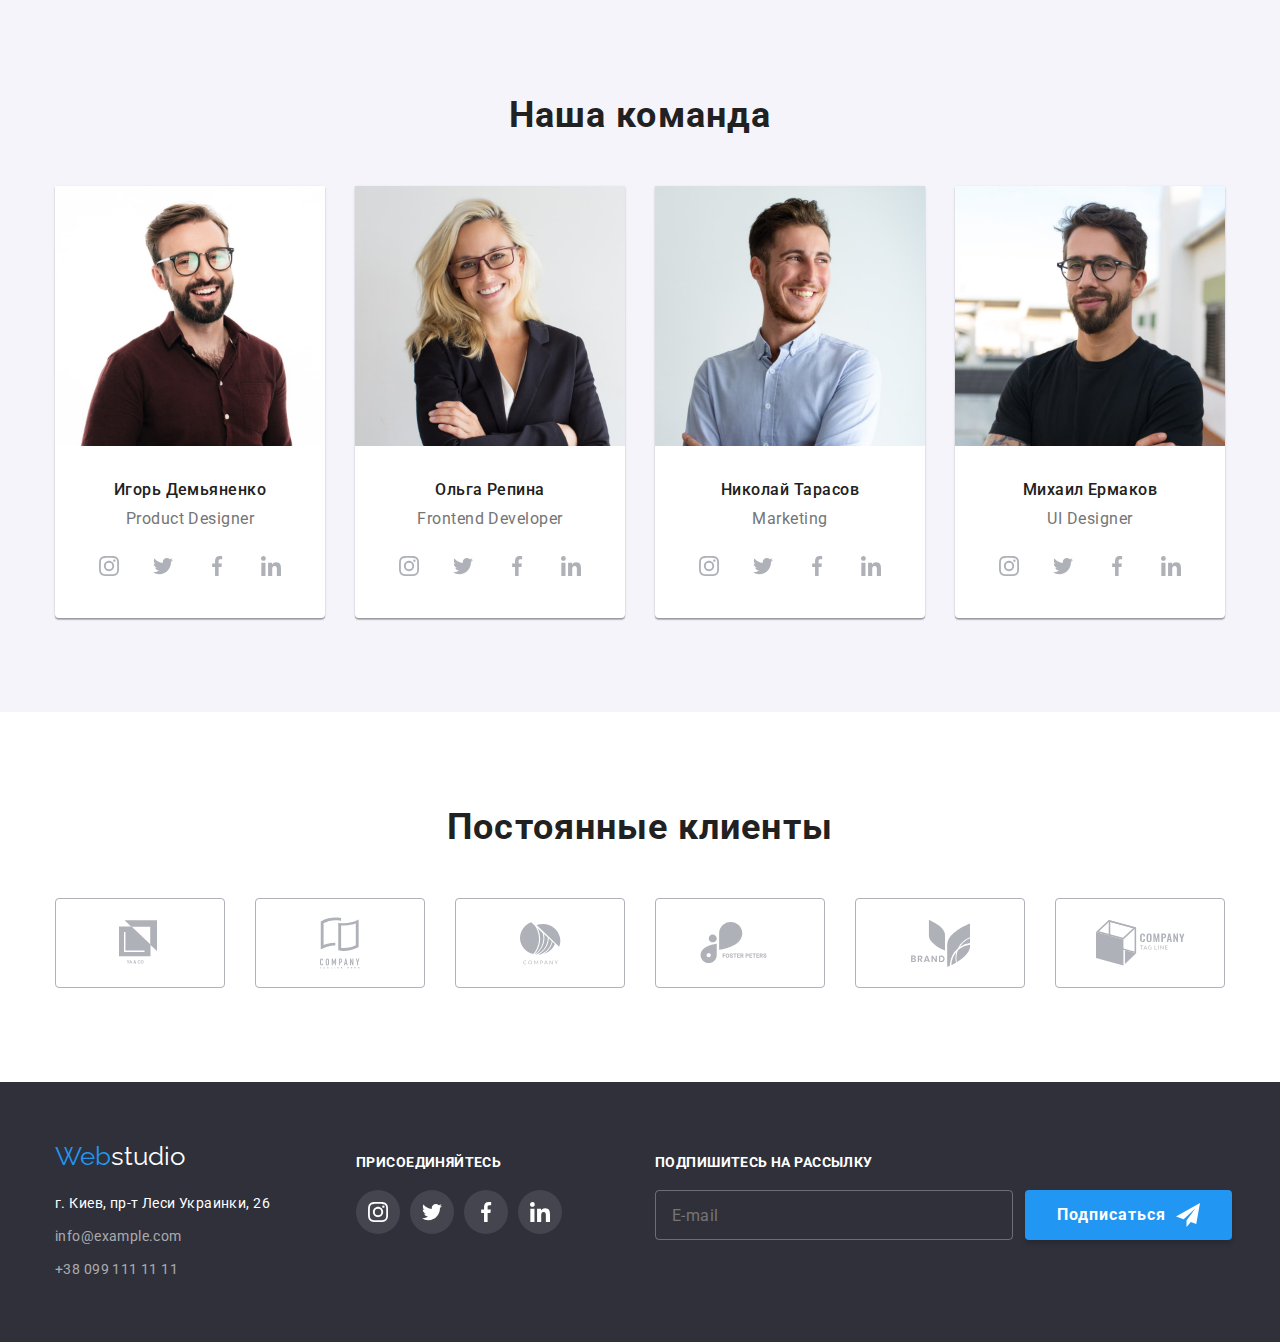
==== commit 2a67a3e0: "Подчистила код" ====
--- a/index.html
+++ b/index.html
@@ -22,7 +22,7 @@
   <body>
     <!--Шапка сайта-->
 
-    <header class="header">
+    <header class="header header-index">
       <div class="container flex header-center">
         <nav class="nav-flex">
           <a lang="en" href="./index.html" class="logo link"
@@ -68,7 +68,7 @@
       <section class="banner">
         <div class="banner-center">
           <h1 class="tagline">Эффективные решения для вашего бизнеса</h1>
-          <a href="#" class="order link" data-modal-open>Заказать услугу</a>
+          <a href="#" class="order btn link" data-modal-open>Заказать услугу</a>
         </div>
       </section>
 
@@ -441,7 +441,7 @@
               placeholder="E-mail"
               id="mail-footer"
             />
-            <button class="footer-form-button" type="submit">
+            <button class="footer-form-button btn" type="submit">
               <span>Подписаться</span>
               <svg class="icon-footer-send-form">
                 <use
@@ -454,6 +454,7 @@
       </div>
     </footer>
     <!-- Модалка -->
+    <!-- is-hidden вернуть в бэкдроп -->
     <div class="backdrop is-hidden" data-modal>
       <div class="modal">
         <button class="modal-close-button" data-modal-close>
@@ -461,28 +462,66 @@
         </button>
         <!-- Форма в модалке -->
         <form class="modal-form">
-          <h4>Оставьте свои данные, мы вам перезвоним</h4>
-          <label for="name">Имя</label>
-          <input type="text" name="name" id="name" pattern="[а-я А-Я]{2,}" />
-
-          <label for="phone">Телефон</label>
-          <input type="tel" name="tel" id="phone" />
-
-          <label for="mail">Почта</label>
-          <input type="email" name="mail" id="mail" />
-
-          <label for="comment">Комментарий</label>
+          <h4 class="modal-header-text">
+            Оставьте свои данные, мы вам перезвоним
+          </h4>
+          <!-- Имя -->
+          <label class="label-modal block" for="name">Имя</label>
+          <span class="input-modal-wrapper" .>
+            <svg class="icon-modal">
+              <use href="./images/svg/sprite.svg#icon-modal-name"></use>
+            </svg>
+            <input
+              class="input-modal block"
+              type="text"
+              name="name"
+              id="name"
+              pattern="[а-я А-Я]{2,}"
+            />
+          </span>
+          <!-- Телефон -->
+          <label class="label-modal block" for="phone">Телефон</label>
+          <span class="input-modal-wrapper">
+            <svg class="icon-modal">
+              <use href="./images/svg/sprite.svg#icon-modal-phone"></use>
+            </svg>
+            <input class="input-modal block" type="tel" name="tel" id="phone" />
+          </span>
+          <!-- Почта -->
+          <label class="label-modal block" for="mail">Почта</label>
+          <span class="input-modal-wrapper">
+            <svg class="icon-modal">
+              <use href="./images/svg/sprite.svg#icon-modal-email"></use>
+            </svg>
+            <input
+              class="input-modal block"
+              type="email"
+              name="mail"
+              id="mail"
+            />
+          </span>
+          <!-- Комментарии -->
+          <label class="label-modal block" for="comment">Комментарий</label>
           <textarea
-            class="textarea-modal"
+            class="textarea-modal block"
             name="comment"
             id="comment"
             placeholder="Введите текст"
           ></textarea>
-
-          <input type="checkbox" name="checkbox" id="policy" />
-          <label for="policy">Соглашаюсь с рассылкой и принимаю</label>
-          <a href="#">Условия договора</a>
-          <button type="submit">Отправить</button>
+          <div class="block agree-form">
+            <input
+              class="checkbox"
+              type="checkbox"
+              name="checkbox"
+              id="policy"
+              value="accept"
+            />
+            <label class="checkbox-text label-agree" for="policy"
+              >Соглашаюсь с рассылкой и принимаю</label
+            >
+            <a class="checkbox-text agree" href="#">Условия договора</a>
+          </div>
+          <button class="button-modal btn" type="submit">Отправить</button>
         </form>
       </div>
     </div>
--- a/CSS/style.css
+++ b/CSS/style.css
@@ -48,6 +48,8 @@
   --time-duration: 250ms;
   --footer-shadow-button: 0px 4px 4px rgba(0, 0, 0, 0.15);
   --footer-border-input: rgba(255, 255, 255, 0.3);
+  --input-modal-border: rgba(33, 33, 33, 0.2);
+  --textarea-placeholder: rgba(117, 117, 117, 0.5);
 }
 
 body {
@@ -83,13 +85,27 @@
   margin: 0px;
 }
 
+.btn {
+  color: var(--clean-color);
+  background-color: var(--accent-color);
+  font-family: Roboto;
+  font-weight: bold;
+  font-size: 16px;
+  line-height: 1.87;
+  text-align: center;
+  letter-spacing: 0.06em;
+  border-radius: 4px;
+}
 /* Header */
 .header {
   padding: 25px 0px;
   border-bottom: 1px solid var(--border-header);
 }
 
-.header-center {
+.header-index {
+  border: none;
+}
+.header .header-center {
   align-items: center;
 }
 
@@ -168,12 +184,13 @@
 /* link hover line */
 .link-push-line {
   position: relative;
+  padding: 32px 0;
 }
 
 .link-push-line::before {
   content: '';
   position: absolute;
-  bottom: -32px;
+  bottom: 0;
   width: 100%;
   height: 4px;
   background-color: var(--accent-color);
@@ -210,15 +227,7 @@
 }
 
 .order {
-  color: var(--clean-color);
-  background-color: var(--accent-color);
-  font-weight: bold;
-  font-size: 16px;
-  line-height: 1.87;
-  text-align: center;
-  letter-spacing: 0.06em;
   display: inline-block;
-  border-radius: 4px;
   padding: 10px 32px;
   margin-top: 30px;
   box-shadow: var(--drop-shadow);
@@ -436,27 +445,7 @@
   position: relative;
   overflow: hidden;
 }
-/* .overlay-gallery {
-  position: absolute;
-  top: 0;
-  left: 0;
-
-  width: 100%;
-  height: 100%;
-  padding: 63px 24px;
-
-  font-size: 18px;
-  line-height: 1.56;
-  letter-spacing: 0.03em;
-  color: var(--clean-color);
-  background-color: var(--gallery-overlay);
-
-  transform: translateY(100%);
-  transition: transform var(--time-duration) var(--timing-function);
-}
-.main-img-gallery:hover .overlay-gallery {
-  transform: translateY(0px);
-} */
+
 .overlay-gallery {
   position: absolute;
   width: 100%;
@@ -493,9 +482,6 @@
   cursor: pointer;
   outline: none;
 
-  /* transition-property: color, background-color, filter;
-  transition-duration: 250ms;
-  transition-timing-function: var(--timing-function); */
   transition: color var(--time-duration) var(--timing-function),
     background-color var(--time-duration) var(--timing-function),
     filter var(--time-duration) var(--timing-function);
@@ -528,9 +514,6 @@
   border-radius: 4px;
   fill: var(--icon-gray);
 
-  /* transition-property: fill, border-color;
-  transition-duration: 250ms;
-  transition-timing-function: var(--timing-function); */
   transition: fill var(--time-duration) var(--timing-function),
     border-color var(--time-duration) var(--timing-function);
 }
@@ -577,9 +560,6 @@
   background-color: var(--footer-icons);
   border-radius: 50%;
 
-  /* transition-property: background-color;
-  transition-duration: 250ms;
-  transition-timing-function: var(--timing-function); */
   transition: background-color var(--time-duration) var(--timing-function);
 }
 .icon-footer-list:hover,
@@ -612,6 +592,7 @@
 .footer-margin {
   margin-left: 70px;
 }
+
 /* Footer form */
 .footer-form-wrapper {
   margin-left: 93px;
@@ -632,31 +613,24 @@
   font-size: 16px;
   line-height: 1.25;
   letter-spacing: 0.03em;
-  color: rgba(255, 255, 255, 0.6);
+  color: var(--footer-link);
 }
 .footer-form-button {
-  color: var(--clean-color);
-  background-color: var(--accent-color);
-  font-family: Roboto;
-  font-weight: bold;
-  font-size: 16px;
-  line-height: 1.87;
-  text-align: center;
-  letter-spacing: 0.06em;
   display: flex;
   border: none;
-  border-radius: 4px;
   outline: none;
   padding: 10px 32px;
   box-shadow: var(--footer-shadow-button);
   cursor: pointer;
   align-items: center;
 }
+
 .icon-footer-send-form {
   width: 24px;
   height: 24px;
   margin-left: 10px;
 }
+
 /* Modal window */
 .backdrop {
   position: fixed;
@@ -705,10 +679,140 @@
   padding: 0;
   outline: none;
 }
-/* form */
+
+/* Modal form */
 .modal-form {
   padding: 40px;
 }
+
+.block {
+  display: block;
+  width: 100%;
+}
+
+.modal-header-text {
+  font-weight: bold;
+  font-size: 20px;
+  line-height: 1.15;
+  text-align: center;
+  letter-spacing: 0.03em;
+  margin: 0px;
+  margin-bottom: 12px;
+}
+
+.label-modal {
+  font-size: 12px;
+  line-height: 1.16;
+  letter-spacing: 0.01em;
+  color: var(--second-color);
+  margin-bottom: 4px;
+}
+
+.input-modal {
+  margin-bottom: 10px;
+  padding: 12px 16px 12px 42px;
+  height: 40px;
+
+  border: 1px solid var(--input-modal-border);
+  border-radius: 4px;
+}
+
+.input-modal:focus {
+  border-color: var(--accent-color);
+  outline: none;
+  transition: 250ms var(--timing-function);
+}
+
+.input-modal-wrapper {
+  position: relative;
+  display: block;
+}
+
+.input-modal-wrapper:focus-within {
+  --color3: var(--accent-color);
+}
+
+.icon-modal {
+  position: absolute;
+  width: 18px;
+  height: 18px;
+  margin: 11px 0px 11px 12px;
+}
+
+/* comment */
 .textarea-modal {
   resize: none;
-}
+  margin-bottom: 20px;
+  resize: none;
+  padding: 12px 16px;
+  height: 120px;
+  border: 1px solid var(--input-modal-border);
+  border-radius: 4px;
+  transition: 250ms var(--timing-function);
+}
+
+.textarea-modal:focus {
+  border-color: var(--accent-color);
+  outline: none;
+}
+
+.textarea-modal::placeholder {
+  font-family: Roboto;
+  font-size: 14px;
+  line-height: 1.14;
+  letter-spacing: 0.01em;
+  color: var(--textarea-placeholder);
+}
+
+/* modal agree form */
+.checkbox-text {
+  font-size: 14px;
+  line-height: 1.71;
+  letter-spacing: 0.03em;
+}
+
+.label-agree {
+  color: var(--second-color);
+  display: flex;
+  align-items: center;
+}
+
+.agree {
+  color: var(--accent-color);
+  margin-left: 4px;
+}
+
+.agree-form {
+  display: flex;
+  justify-content: center;
+  align-items: center;
+}
+
+.checkbox {
+  appearance: none;
+}
+
+.label-agree::before {
+  content: '';
+  display: block;
+  width: 16px;
+  height: 15px;
+  margin-right: 8px;
+  background-image: url('../images/svg/modal-checkbox.svg');
+}
+
+.checkbox:checked + .label-agree::before {
+  background-image: url('../images/svg/modal-none-checkbox.svg');
+}
+
+/* modal form button */
+.button-modal {
+  display: flex;
+  border: none;
+  outline: none;
+  padding: 10px 55px;
+  box-shadow: var(--footer-shadow-button);
+  cursor: pointer;
+  margin: 0 auto;
+  margin-top: 30px;
+}
